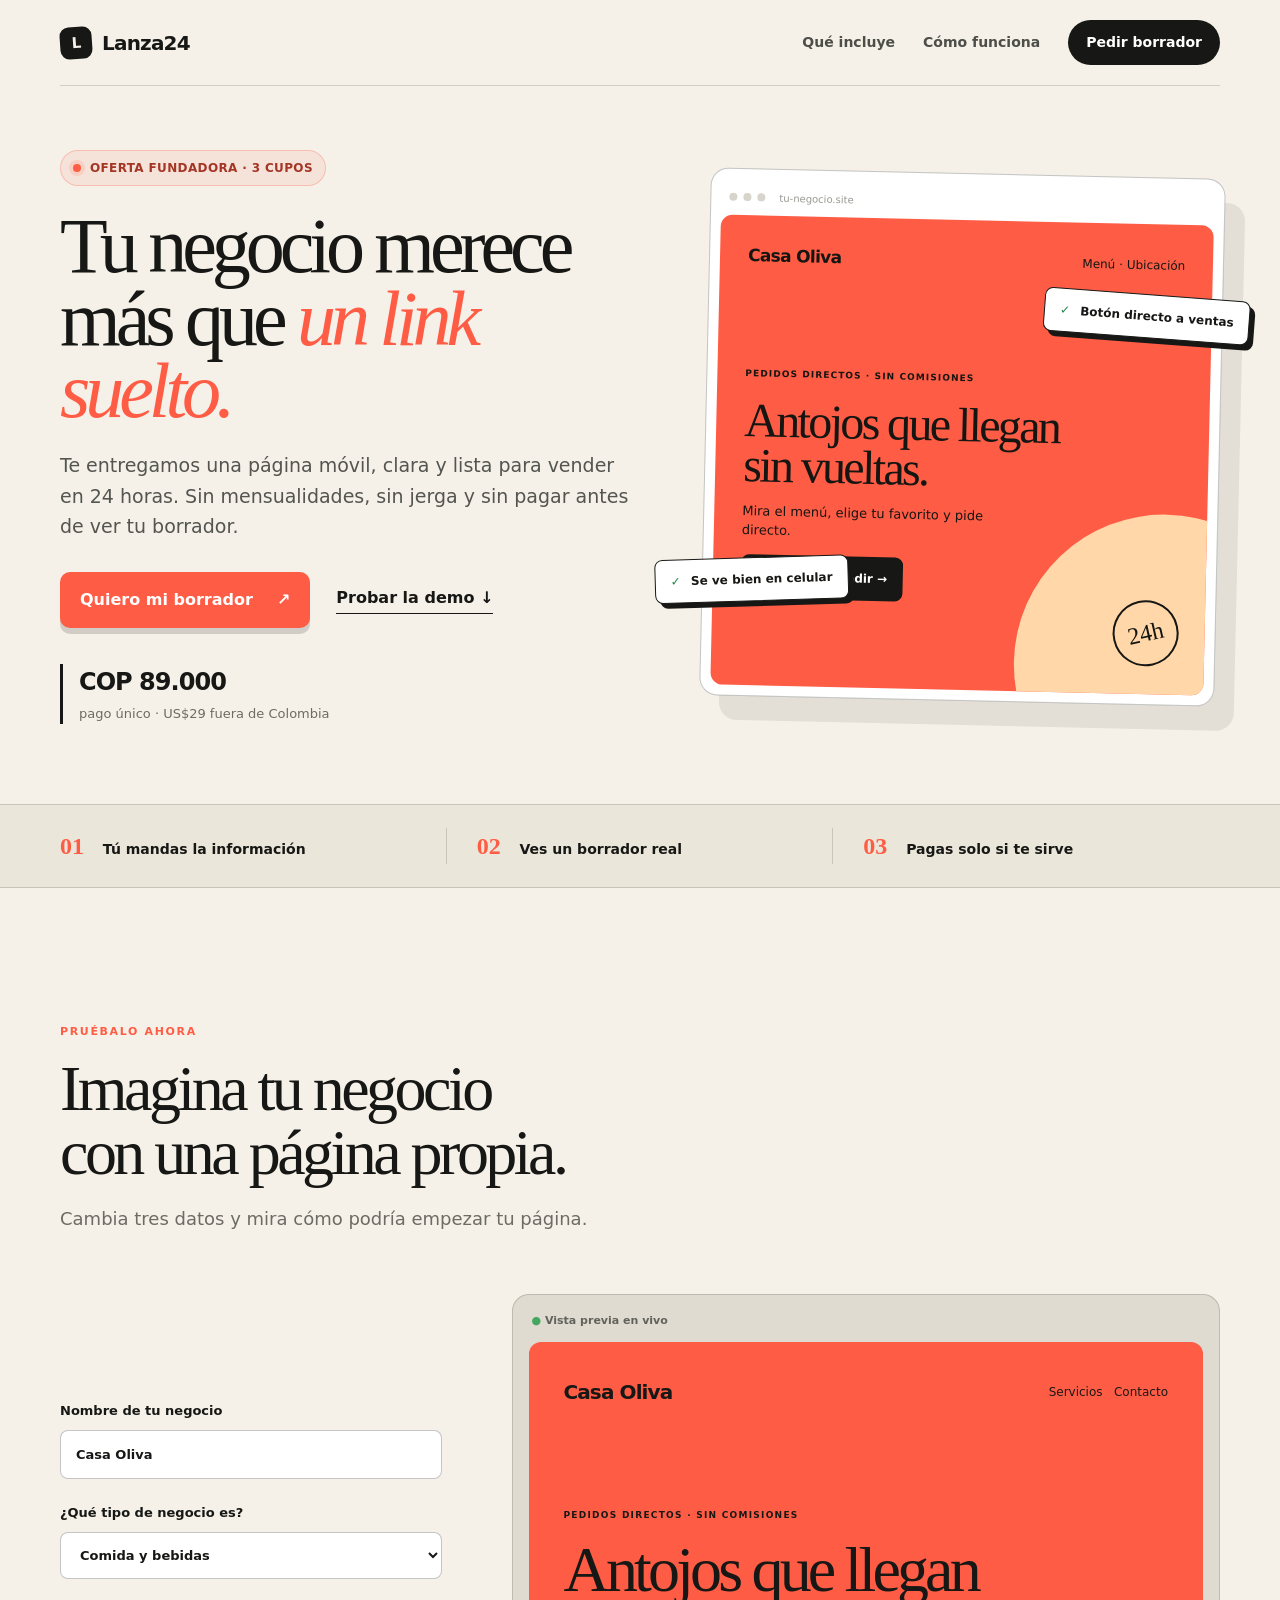
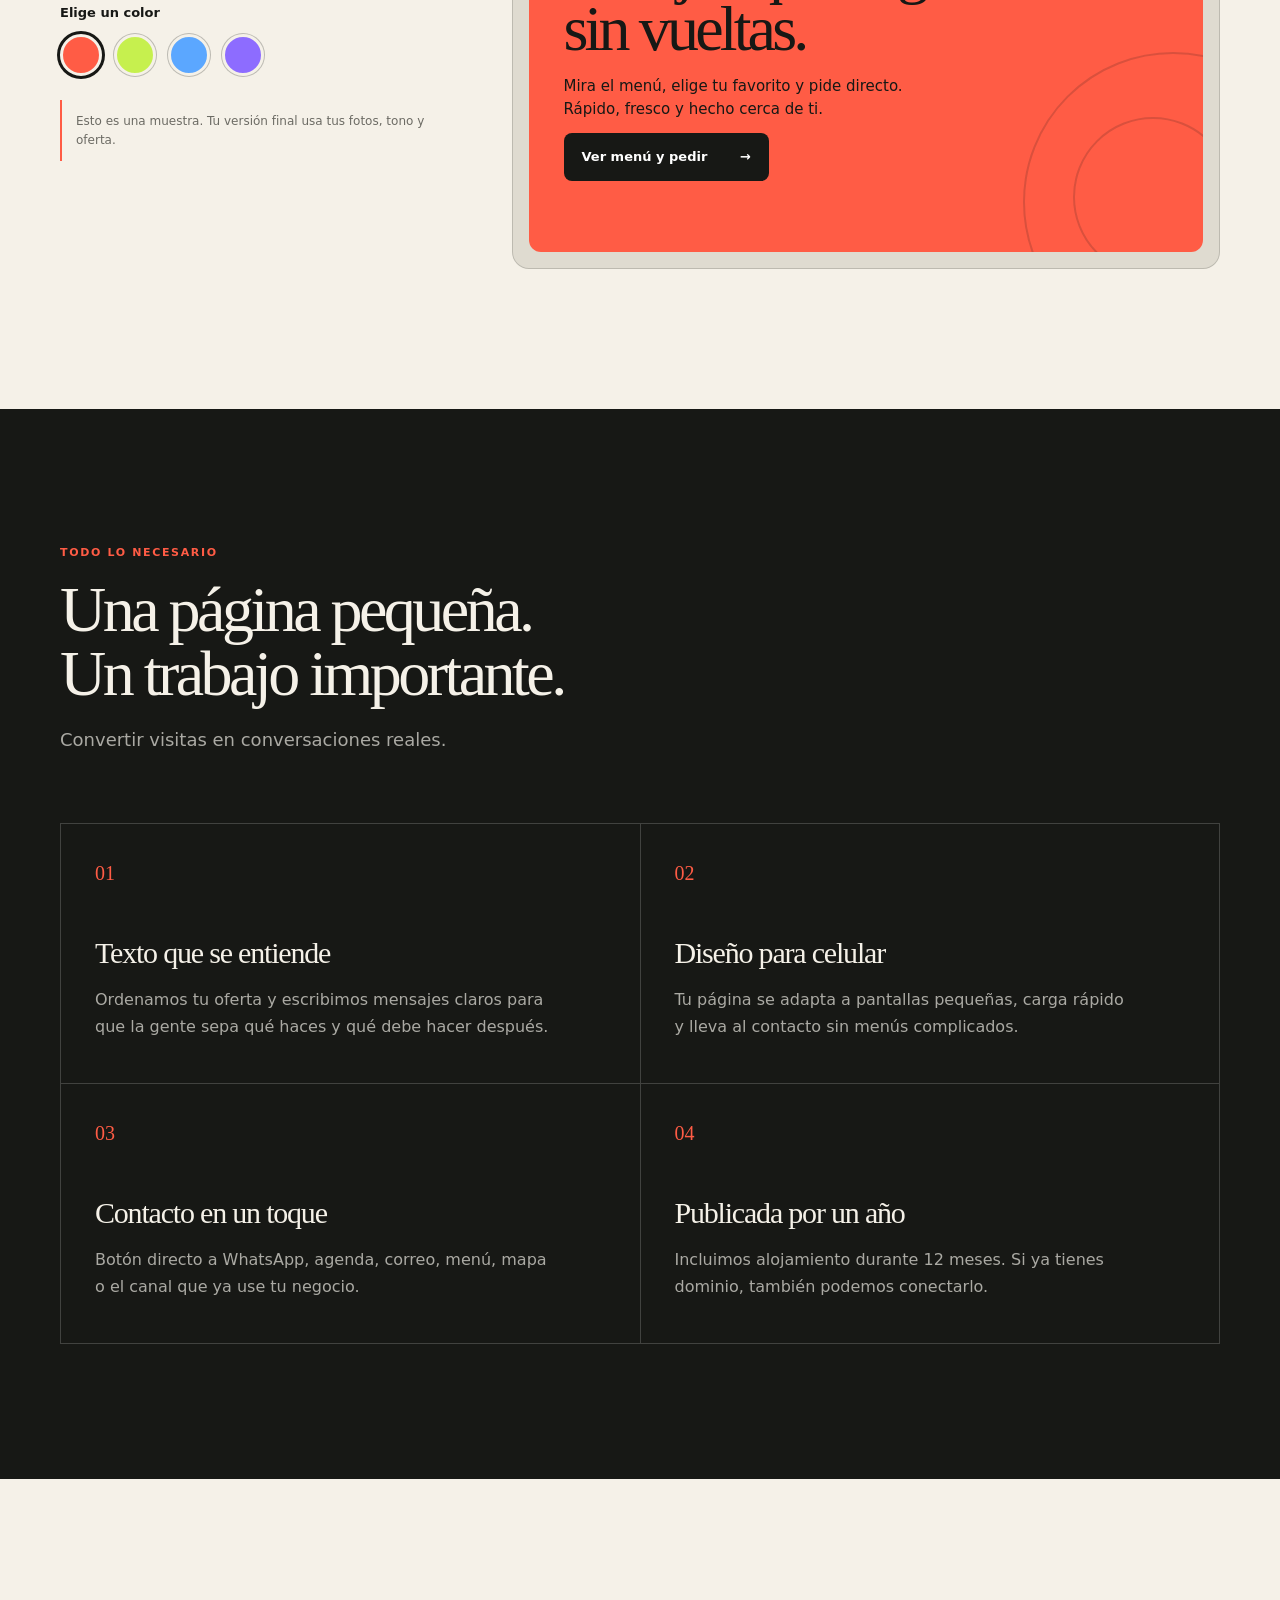
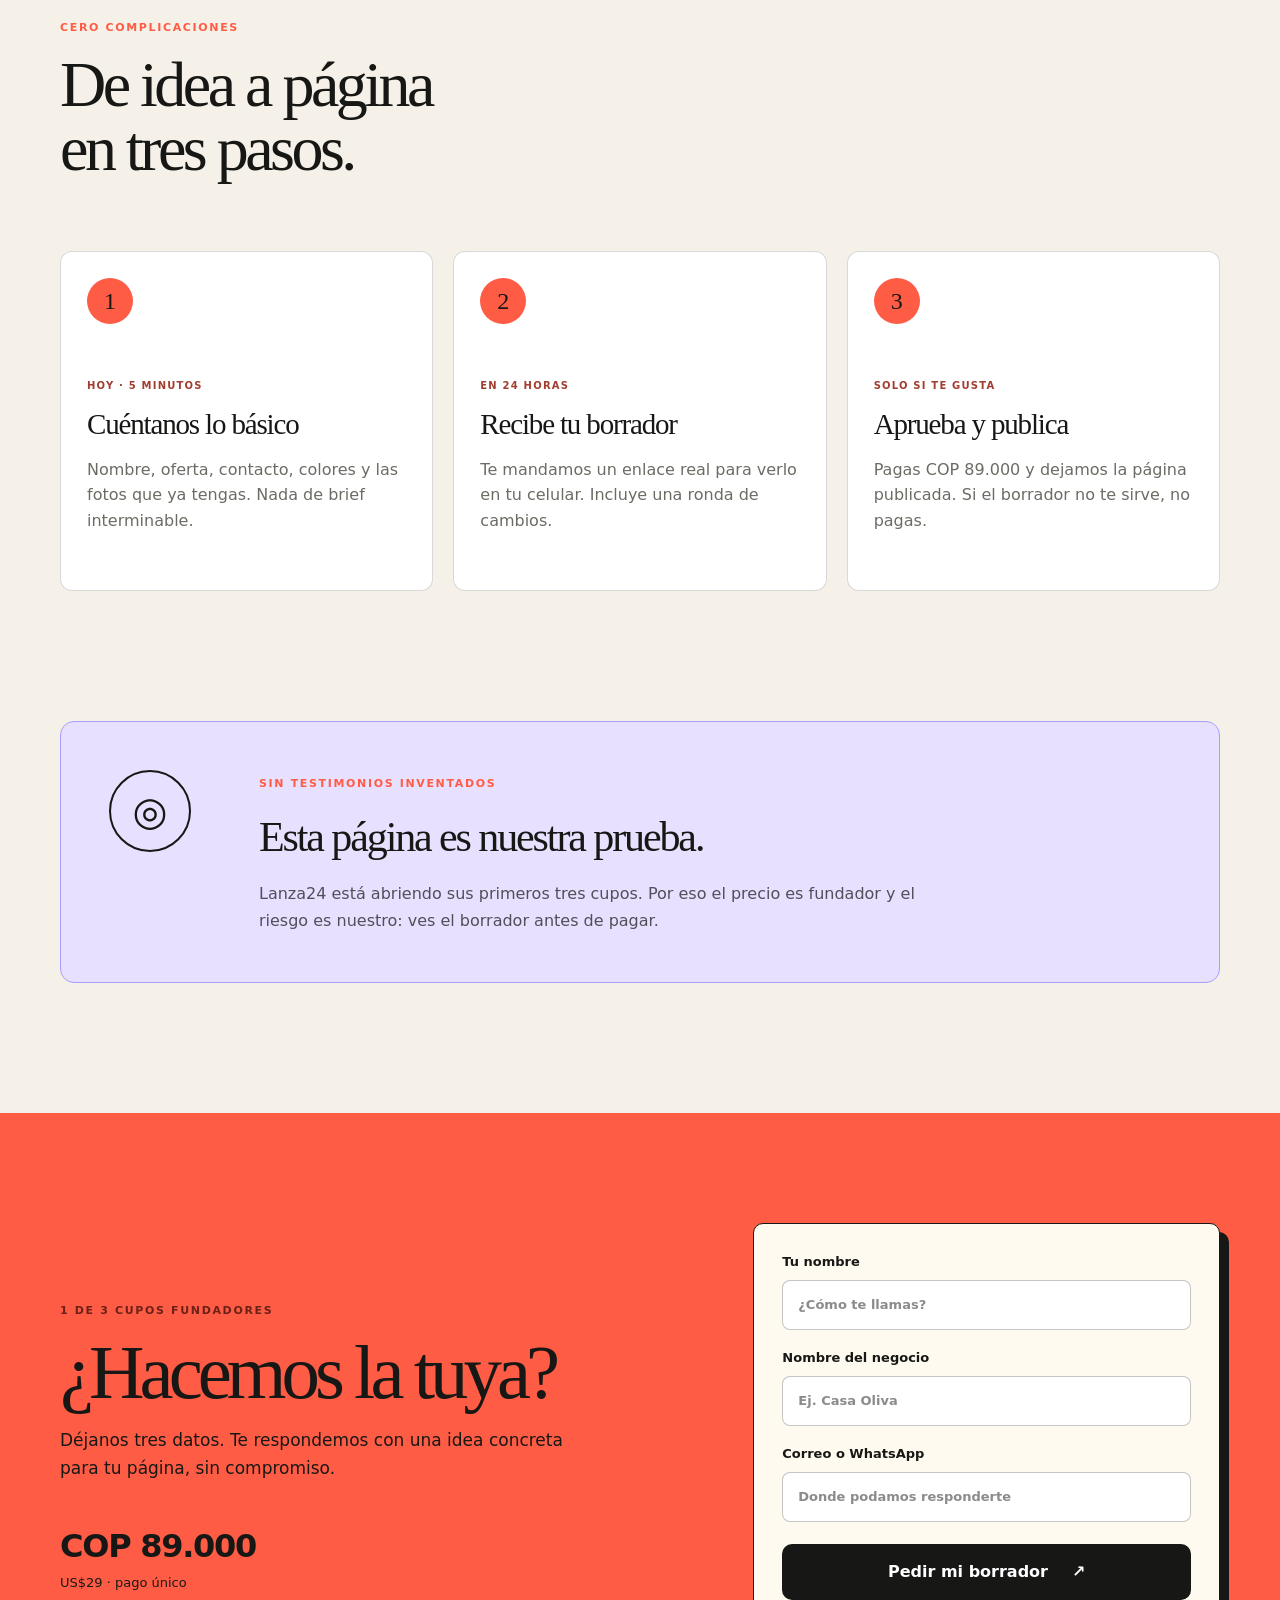
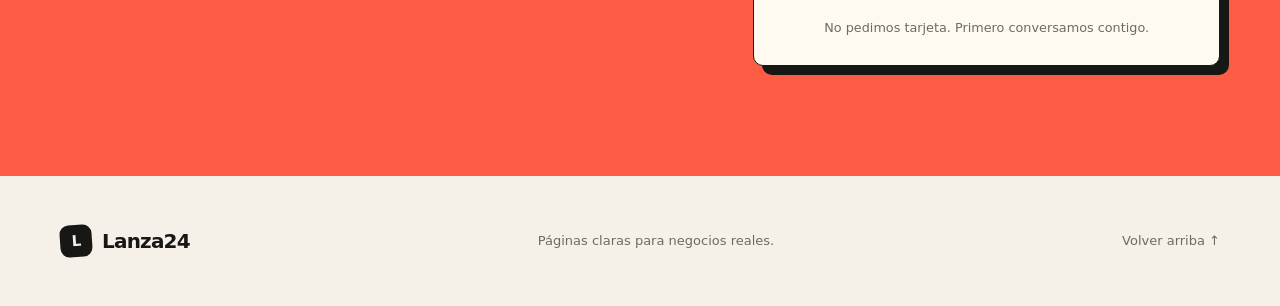
==== index.html @ 24fdb329 "Publish Lanza24" ====
<!DOCTYPE html><html lang="es"><head><meta charSet="utf-8"/><meta name="viewport" content="width=device-width, initial-scale=1"/><link rel="stylesheet" href="/_next/static/chunks/16846c3.7qp08.css" data-precedence="next"/><link rel="preload" as="script" fetchPriority="low" href="/_next/static/chunks/0-t57aycj0uqz.js"/><script src="/_next/static/chunks/0jhhy4hnl.00e.js" async=""></script><script src="/_next/static/chunks/10mplx1qo1yfm.js" async=""></script><script src="/_next/static/chunks/turbopack-0hal_d3g2z985.js" async=""></script><script src="/_next/static/chunks/0os4r2b_q-rny.js" async=""></script><script src="/_next/static/chunks/0z~--7njezbd1.js" async=""></script><title>Lanza24 — Tu página de ventas en 24 horas</title><meta name="description" content="Páginas móviles claras para negocios locales. Borrador en 24 horas y pago solo si te sirve."/><script src="/_next/static/chunks/03~yq9q893hmn.js" noModule=""></script></head><body><div hidden=""><!--$--><!--/$--></div><main><nav class="nav shell" aria-label="Navegación principal"><a class="brand" href="#inicio" aria-label="Lanza24, inicio"><span class="brand-mark">L</span><span>Lanza24</span></a><div class="nav-links"><a href="#incluye">Qué incluye</a><a href="#como-funciona">Cómo funciona</a><a class="nav-cta" href="#reservar">Pedir borrador</a></div></nav><section class="hero shell" id="inicio"><div class="hero-copy"><div class="status-pill"><span></span> Oferta fundadora · 3 cupos</div><h1>Tu negocio merece más que <em>un link suelto.</em></h1><p class="hero-lede">Te entregamos una página móvil, clara y lista para vender en 24 horas. Sin mensualidades, sin jerga y sin pagar antes de ver tu borrador.</p><div class="hero-actions"><a class="button button-primary" href="#reservar">Quiero mi borrador <span>↗</span></a><a class="text-link" href="#demo">Probar la demo ↓</a></div><div class="price-line"><strong>COP 89.000</strong><span>pago único · US$29 fuera de Colombia</span></div></div><div class="hero-card" aria-label="Vista previa de una página creada por Lanza24"><div class="browser-top"><i></i><i></i><i></i><span>tu-negocio.site</span></div><div class="mini-site coral"><div class="mini-nav"><strong>Casa Oliva</strong><span>Menú · Ubicación</span></div><div class="mini-content"><small>PEDIDOS DIRECTOS · SIN COMISIONES</small><h2>Antojos que llegan sin vueltas.</h2><p>Mira el menú, elige tu favorito y pide directo.</p><button>Ver menú y pedir →</button></div><div class="mini-stamp">24h</div></div><div class="floating-note note-one"><b>✓</b> Se ve bien en celular</div><div class="floating-note note-two"><b>✓</b> Botón directo a ventas</div></div></section><section class="proof-strip"><div class="shell proof-grid"><p><b>01</b> Tú mandas la información</p><p><b>02</b> Ves un borrador real</p><p><b>03</b> Pagas solo si te sirve</p></div></section><section class="demo shell" id="demo"><div class="section-heading"><span class="kicker">PRUÉBALO AHORA</span><h2>Imagina tu negocio<br/>con una página propia.</h2><p>Cambia tres datos y mira cómo podría empezar tu página.</p></div><div class="demo-grid"><form class="demo-controls"><label>Nombre de tu negocio<input placeholder="Ej. Casa Oliva" value="Casa Oliva"/></label><label>¿Qué tipo de negocio es?<select><option value="comida" selected="">Comida y bebidas</option><option value="belleza">Belleza y bienestar</option><option value="profesional">Servicios profesionales</option><option value="clases">Clases y formación</option><option value="mascotas">Veterinaria y mascotas</option></select></label><fieldset><legend>Elige un color</legend><div class="swatches"><button type="button" class="swatch coral active" aria-label="Usar color Coral" aria-pressed="true"></button><button type="button" class="swatch lime " aria-label="Usar color Lima" aria-pressed="false"></button><button type="button" class="swatch blue " aria-label="Usar color Azul" aria-pressed="false"></button><button type="button" class="swatch violet " aria-label="Usar color Violeta" aria-pressed="false"></button></div></fieldset><p class="demo-hint">Esto es una muestra. Tu versión final usa tus fotos, tono y oferta.</p></form><div class="live-preview-wrap"><div class="live-label"><span>●</span> Vista previa en vivo</div><div class="live-preview coral"><div class="live-nav"><strong>Casa Oliva</strong><span>Servicios   Contacto</span></div><div class="live-body"><small>Pedidos directos · sin comisiones</small><h3>Antojos que llegan sin vueltas.</h3><p>Mira el menú, elige tu favorito y pide directo. Rápido, fresco y hecho cerca de ti.</p><button>Ver menú y pedir<!-- --> <span>→</span></button></div><div class="live-shape shape-one"></div><div class="live-shape shape-two"></div></div></div></div></section><section class="included" id="incluye"><div class="shell included-inner"><div class="section-heading light"><span class="kicker">TODO LO NECESARIO</span><h2>Una página pequeña.<br/>Un trabajo importante.</h2><p>Convertir visitas en conversaciones reales.</p></div><div class="feature-grid"><article><span>01</span><h3>Texto que se entiende</h3><p>Ordenamos tu oferta y escribimos mensajes claros para que la gente sepa qué haces y qué debe hacer después.</p></article><article><span>02</span><h3>Diseño para celular</h3><p>Tu página se adapta a pantallas pequeñas, carga rápido y lleva al contacto sin menús complicados.</p></article><article><span>03</span><h3>Contacto en un toque</h3><p>Botón directo a WhatsApp, agenda, correo, menú, mapa o el canal que ya use tu negocio.</p></article><article><span>04</span><h3>Publicada por un año</h3><p>Incluimos alojamiento durante 12 meses. Si ya tienes dominio, también podemos conectarlo.</p></article></div></div></section><section class="process shell" id="como-funciona"><div class="section-heading compact"><span class="kicker">CERO COMPLICACIONES</span><h2>De idea a página<br/>en tres pasos.</h2></div><div class="steps"><article><div>1</div><span>HOY · 5 MINUTOS</span><h3>Cuéntanos lo básico</h3><p>Nombre, oferta, contacto, colores y las fotos que ya tengas. Nada de brief interminable.</p></article><article><div>2</div><span>EN 24 HORAS</span><h3>Recibe tu borrador</h3><p>Te mandamos un enlace real para verlo en tu celular. Incluye una ronda de cambios.</p></article><article><div>3</div><span>SOLO SI TE GUSTA</span><h3>Aprueba y publica</h3><p>Pagas COP 89.000 y dejamos la página publicada. Si el borrador no te sirve, no pagas.</p></article></div></section><section class="honesty shell"><div class="honesty-card"><span class="honesty-icon">◎</span><div><span class="kicker">SIN TESTIMONIOS INVENTADOS</span><h2>Esta página es nuestra prueba.</h2><p>Lanza24 está abriendo sus primeros tres cupos. Por eso el precio es fundador y el riesgo es nuestro: ves el borrador antes de pagar.</p></div></div></section><section class="reserve" id="reservar"><div class="shell reserve-grid"><div><span class="kicker">1 DE 3 CUPOS FUNDADORES</span><h2>¿Hacemos la tuya?</h2><p>Déjanos tres datos. Te respondemos con una idea concreta para tu página, sin compromiso.</p><div class="reserve-price"><strong>COP 89.000</strong><span>US$29 · pago único</span></div></div><form class="request-form"><label>Tu nombre<input required="" placeholder="¿Cómo te llamas?" name="name"/></label><label>Nombre del negocio<input required="" placeholder="Ej. Casa Oliva" name="business"/></label><label>Correo o WhatsApp<input required="" placeholder="Donde podamos responderte" name="contact"/></label><button class="button button-dark" type="submit">Pedir mi borrador <span>↗</span></button><small>No pedimos tarjeta. Primero conversamos contigo.</small></form></div></section><footer class="footer shell"><a class="brand" href="#inicio"><span class="brand-mark">L</span><span>Lanza24</span></a><p>Páginas claras para negocios reales.</p><a href="#inicio">Volver arriba ↑</a></footer></main><!--$--><!--/$--><script src="/_next/static/chunks/0-t57aycj0uqz.js" id="_R_" async=""></script><script>(self.__next_f=self.__next_f||[]).push([0])</script><script>self.__next_f.push([1,"1:\"$Sreact.fragment\"\n2:I[28270,[\"/_next/static/chunks/0os4r2b_q-rny.js\"],\"default\"]\n3:I[7640,[\"/_next/static/chunks/0os4r2b_q-rny.js\"],\"default\"]\n4:I[22789,[\"/_next/static/chunks/0os4r2b_q-rny.js\"],\"ClientPageRoot\"]\n5:I[31713,[\"/_next/static/chunks/0os4r2b_q-rny.js\",\"/_next/static/chunks/0z~--7njezbd1.js\"],\"default\"]\n8:I[84080,[\"/_next/static/chunks/0os4r2b_q-rny.js\"],\"OutletBoundary\"]\n9:\"$Sreact.suspense\"\nb:I[84080,[\"/_next/static/chunks/0os4r2b_q-rny.js\"],\"ViewportBoundary\"]\nd:I[84080,[\"/_next/static/chunks/0os4r2b_q-rny.js\"],\"MetadataBoundary\"]\nf:I[48574,[\"/_next/static/chunks/0os4r2b_q-rny.js\"],\"default\",1]\n:HL[\"/_next/static/chunks/16846c3.7qp08.css\",\"style\"]\n"])</script><script>self.__next_f.push([1,"0:{\"P\":null,\"c\":[\"\",\"\"],\"q\":\"\",\"i\":false,\"f\":[[[\"\",{\"children\":[\"__PAGE__\",{}]},\"$undefined\",\"$undefined\",16],[[\"$\",\"$1\",\"c\",{\"children\":[[[\"$\",\"link\",\"0\",{\"rel\":\"stylesheet\",\"href\":\"/_next/static/chunks/16846c3.7qp08.css\",\"precedence\":\"next\",\"crossOrigin\":\"$undefined\",\"nonce\":\"$undefined\"}],[\"$\",\"script\",\"script-0\",{\"src\":\"/_next/static/chunks/0os4r2b_q-rny.js\",\"async\":true,\"nonce\":\"$undefined\"}]],[\"$\",\"html\",null,{\"lang\":\"es\",\"children\":[\"$\",\"body\",null,{\"children\":[\"$\",\"$L2\",null,{\"parallelRouterKey\":\"children\",\"error\":\"$undefined\",\"errorStyles\":\"$undefined\",\"errorScripts\":\"$undefined\",\"template\":[\"$\",\"$L3\",null,{}],\"templateStyles\":\"$undefined\",\"templateScripts\":\"$undefined\",\"notFound\":[[[\"$\",\"title\",null,{\"children\":\"404: This page could not be found.\"}],[\"$\",\"div\",null,{\"style\":{\"fontFamily\":\"system-ui,\\\"Segoe UI\\\",Roboto,Helvetica,Arial,sans-serif,\\\"Apple Color Emoji\\\",\\\"Segoe UI Emoji\\\"\",\"height\":\"100vh\",\"textAlign\":\"center\",\"display\":\"flex\",\"flexDirection\":\"column\",\"alignItems\":\"center\",\"justifyContent\":\"center\"},\"children\":[\"$\",\"div\",null,{\"children\":[[\"$\",\"style\",null,{\"dangerouslySetInnerHTML\":{\"__html\":\"body{color:#000;background:#fff;margin:0}.next-error-h1{border-right:1px solid rgba(0,0,0,.3)}@media (prefers-color-scheme:dark){body{color:#fff;background:#000}.next-error-h1{border-right:1px solid rgba(255,255,255,.3)}}\"}}],[\"$\",\"h1\",null,{\"className\":\"next-error-h1\",\"style\":{\"display\":\"inline-block\",\"margin\":\"0 20px 0 0\",\"padding\":\"0 23px 0 0\",\"fontSize\":24,\"fontWeight\":500,\"verticalAlign\":\"top\",\"lineHeight\":\"49px\"},\"children\":404}],[\"$\",\"div\",null,{\"style\":{\"display\":\"inline-block\"},\"children\":[\"$\",\"h2\",null,{\"style\":{\"fontSize\":14,\"fontWeight\":400,\"lineHeight\":\"49px\",\"margin\":0},\"children\":\"This page could not be found.\"}]}]]}]}]],[]],\"forbidden\":\"$undefined\",\"unauthorized\":\"$undefined\"}]}]}]]}],{\"children\":[[\"$\",\"$1\",\"c\",{\"children\":[[\"$\",\"$L4\",null,{\"Component\":\"$5\",\"serverProvidedParams\":{\"searchParams\":{},\"params\":{},\"promises\":[\"$@6\",\"$@7\"]}}],[[\"$\",\"script\",\"script-0\",{\"src\":\"/_next/static/chunks/0z~--7njezbd1.js\",\"async\":true,\"nonce\":\"$undefined\"}]],[\"$\",\"$L8\",null,{\"children\":[\"$\",\"$9\",null,{\"name\":\"Next.MetadataOutlet\",\"children\":\"$@a\"}]}]]}],{},null,false,null]},null,false,null],[\"$\",\"$1\",\"h\",{\"children\":[null,[\"$\",\"$Lb\",null,{\"children\":\"$Lc\"}],[\"$\",\"div\",null,{\"hidden\":true,\"children\":[\"$\",\"$Ld\",null,{\"children\":[\"$\",\"$9\",null,{\"name\":\"Next.Metadata\",\"children\":\"$Le\"}]}]}],null]}],false]],\"m\":\"$undefined\",\"G\":[\"$f\",[[\"$\",\"link\",\"0\",{\"rel\":\"stylesheet\",\"href\":\"/_next/static/chunks/16846c3.7qp08.css\",\"precedence\":\"next\",\"crossOrigin\":\"$undefined\",\"nonce\":\"$undefined\"}]]],\"S\":true,\"h\":null,\"s\":\"$undefined\",\"l\":\"$undefined\",\"p\":\"$undefined\",\"d\":\"$undefined\",\"b\":\"kioeOLK7Mrl7jbpJpmvce\"}\n"])</script><script>self.__next_f.push([1,"6:{}\n7:\"$0:f:0:1:1:children:0:props:children:0:props:serverProvidedParams:params\"\n"])</script><script>self.__next_f.push([1,"c:[[\"$\",\"meta\",\"0\",{\"charSet\":\"utf-8\"}],[\"$\",\"meta\",\"1\",{\"name\":\"viewport\",\"content\":\"width=device-width, initial-scale=1\"}]]\n"])</script><script>self.__next_f.push([1,"a:null\ne:[[\"$\",\"title\",\"0\",{\"children\":\"Lanza24 — Tu página de ventas en 24 horas\"}],[\"$\",\"meta\",\"1\",{\"name\":\"description\",\"content\":\"Páginas móviles claras para negocios locales. Borrador en 24 horas y pago solo si te sirve.\"}]]\n"])</script></body></html>
---- _next/static/chunks/16846c3.7qp08.css ----
@layer theme{:root,:host{--font-sans:ui-sans-serif, system-ui, sans-serif, "Apple Color Emoji", "Segoe UI Emoji", "Segoe UI Symbol", "Noto Color Emoji";--font-mono:ui-monospace, SFMono-Regular, Menlo, Monaco, Consolas, "Liberation Mono", "Courier New", monospace;--spacing:.25rem;--default-font-family:var(--font-sans);--default-mono-font-family:var(--font-mono)}}@layer base{*,:after,:before,::backdrop{box-sizing:border-box;border:0 solid;margin:0;padding:0}::file-selector-button{box-sizing:border-box;border:0 solid;margin:0;padding:0}html,:host{-webkit-text-size-adjust:100%;tab-size:4;line-height:1.5;font-family:var(--default-font-family,ui-sans-serif, system-ui, sans-serif, "Apple Color Emoji", "Segoe UI Emoji", "Segoe UI Symbol", "Noto Color Emoji");font-feature-settings:var(--default-font-feature-settings,normal);font-variation-settings:var(--default-font-variation-settings,normal);-webkit-tap-highlight-color:transparent}hr{height:0;color:inherit;border-top-width:1px}abbr:where([title]){-webkit-text-decoration:underline dotted;text-decoration:underline dotted}h1,h2,h3,h4,h5,h6{font-size:inherit;font-weight:inherit}a{color:inherit;-webkit-text-decoration:inherit;-webkit-text-decoration:inherit;-webkit-text-decoration:inherit;-webkit-text-decoration:inherit;text-decoration:inherit}b,strong{font-weight:bolder}code,kbd,samp,pre{font-family:var(--default-mono-font-family,ui-monospace, SFMono-Regular, Menlo, Monaco, Consolas, "Liberation Mono", "Courier New", monospace);font-feature-settings:var(--default-mono-font-feature-settings,normal);font-variation-settings:var(--default-mono-font-variation-settings,normal);font-size:1em}small{font-size:80%}sub,sup{vertical-align:baseline;font-size:75%;line-height:0;position:relative}sub{bottom:-.25em}sup{top:-.5em}table{text-indent:0;border-color:inherit;border-collapse:collapse}:-moz-focusring{outline:auto}progress{vertical-align:baseline}summary{display:list-item}ol,ul,menu{list-style:none}img,svg,video,canvas,audio,iframe,embed,object{vertical-align:middle;display:block}img,video{max-width:100%;height:auto}button,input,select,optgroup,textarea{font:inherit;font-feature-settings:inherit;font-variation-settings:inherit;letter-spacing:inherit;color:inherit;opacity:1;background-color:#0000;border-radius:0}::file-selector-button{font:inherit;font-feature-settings:inherit;font-variation-settings:inherit;letter-spacing:inherit;color:inherit;opacity:1;background-color:#0000;border-radius:0}:where(select:is([multiple],[size])) optgroup{font-weight:bolder}:where(select:is([multiple],[size])) optgroup option{padding-inline-start:20px}::file-selector-button{margin-inline-end:4px}::placeholder{opacity:1}@supports (not ((-webkit-appearance:-apple-pay-button))) or (contain-intrinsic-size:1px){::placeholder{color:currentColor}@supports (color:color-mix(in lab, red, red)){::placeholder{color:color-mix(in oklab, currentcolor 50%, transparent)}}}textarea{resize:vertical}::-webkit-search-decoration{-webkit-appearance:none}::-webkit-date-and-time-value{min-height:1lh;text-align:inherit}::-webkit-datetime-edit{display:inline-flex}::-webkit-datetime-edit-fields-wrapper{padding:0}::-webkit-datetime-edit{padding-block:0}::-webkit-datetime-edit-year-field{padding-block:0}::-webkit-datetime-edit-month-field{padding-block:0}::-webkit-datetime-edit-day-field{padding-block:0}::-webkit-datetime-edit-hour-field{padding-block:0}::-webkit-datetime-edit-minute-field{padding-block:0}::-webkit-datetime-edit-second-field{padding-block:0}::-webkit-datetime-edit-millisecond-field{padding-block:0}::-webkit-datetime-edit-meridiem-field{padding-block:0}::-webkit-calendar-picker-indicator{line-height:1}:-moz-ui-invalid{box-shadow:none}button,input:where([type=button],[type=reset],[type=submit]){appearance:button}::file-selector-button{appearance:button}::-webkit-inner-spin-button{height:auto}::-webkit-outer-spin-button{height:auto}[hidden]:where(:not([hidden=until-found])){display:none!important}}@layer components;@layer utilities{.relative{position:relative}.static{position:static}.start{inset-inline-start:var(--spacing)}.table{display:table}}:root{--ink:#171815;--paper:#f5f1e8;--cream:#fffaf0;--coral:#ff5c45;--lime:#c6f04e;--blue:#5ba7ff;--violet:#8d6cff;--muted:#6c6b64;--line:#17181529}*{box-sizing:border-box}html{scroll-behavior:smooth}body{background:var(--paper);color:var(--ink);-webkit-font-smoothing:antialiased;margin:0;font-family:Inter,ui-sans-serif,system-ui,-apple-system,BlinkMacSystemFont,Segoe UI,sans-serif}a{color:inherit;text-decoration:none}button,input,select{font:inherit}button{color:inherit}.shell{width:min(1160px,100% - 40px);margin:0 auto}.nav{border-bottom:1px solid var(--line);justify-content:space-between;align-items:center;height:86px;display:flex}.brand{letter-spacing:-.04em;align-items:center;gap:10px;font-size:20px;font-weight:850;display:inline-flex}.brand-mark{background:var(--ink);width:32px;height:32px;color:var(--paper);border-radius:9px;place-items:center;font-size:15px;display:grid;transform:rotate(-4deg)}.nav-links{align-items:center;gap:28px;font-size:14px;font-weight:650;display:flex}.nav-links>a:not(.nav-cta){color:#4d4e49}.nav-links>a:hover{color:var(--coral)}.nav-cta{background:var(--ink);color:#fff;border-radius:999px;padding:12px 18px}.hero{grid-template-columns:1fr .9fr;align-items:center;gap:72px;min-height:685px;padding-top:64px;padding-bottom:80px;display:grid}.status-pill{color:#a53626;letter-spacing:.03em;text-transform:uppercase;background:#ff5c4517;border:1px solid #ff5c4547;border-radius:99px;align-items:center;gap:9px;padding:8px 12px;font-size:12px;font-weight:800;display:inline-flex}.status-pill span{background:var(--coral);border-radius:50%;width:8px;height:8px;box-shadow:0 0 0 4px #ff5c4526}.hero h1{letter-spacing:-.065em;max-width:700px;margin:24px 0 22px;font-family:Georgia,Times New Roman,serif;font-size:clamp(54px,6.1vw,86px);font-weight:500;line-height:.93}.hero h1 em{color:var(--coral);font-weight:inherit}.hero-lede{color:#545550;max-width:610px;font-size:19px;line-height:1.62}.hero-actions{align-items:center;gap:26px;margin-top:30px;display:flex}.button{cursor:pointer;border:0;border-radius:10px;justify-content:center;align-items:center;gap:24px;padding:16px 20px;font-weight:800;transition:transform .18s,box-shadow .18s;display:inline-flex;box-shadow:0 6px #17181529}.button:hover{transform:translateY(-2px);box-shadow:0 8px #1718152e}.button-primary{background:var(--coral);color:#fff}.text-link{border-bottom:1px solid var(--ink);padding-bottom:3px;font-weight:750}.price-line{border-left:3px solid var(--ink);flex-direction:column;gap:4px;margin-top:36px;padding-left:16px;display:flex}.price-line strong{letter-spacing:-.04em;font-size:24px}.price-line span{color:var(--muted);font-size:13px}.hero-card{background:#fff;border:1px solid #17181540;border-radius:18px;padding:10px;position:relative;transform:rotate(1.3deg);box-shadow:20px 24px #17181514}.browser-top{align-items:center;gap:6px;height:36px;padding:0 8px;display:flex}.browser-top i{background:#d7d4cc;border-radius:50%;width:8px;height:8px}.browser-top span{color:#9a9891;margin-left:8px;font-size:10px}.mini-site{background:var(--coral);color:#151512;border-radius:12px;min-height:470px;padding:28px;position:relative;overflow:hidden}.mini-site:after{content:"";background:#ffd7a8;border-radius:50%;width:300px;height:300px;position:absolute;bottom:-120px;right:-110px}.mini-nav{justify-content:space-between;align-items:center;font-size:12px;display:flex}.mini-nav strong{letter-spacing:-.04em;font-size:17px}.mini-content{z-index:1;max-width:340px;margin-top:90px;position:relative}.mini-content small{letter-spacing:.12em;font-size:9px;font-weight:900}.mini-content h2{letter-spacing:-.055em;margin:14px 0;font-family:Georgia,serif;font-size:48px;font-weight:500;line-height:.94}.mini-content p{max-width:250px;font-size:13px;line-height:1.5}.mini-content button{background:var(--ink);color:#fff;border:0;border-radius:8px;margin-top:14px;padding:13px 16px;font-size:12px;font-weight:750}.mini-stamp{z-index:2;border:2px solid var(--ink);border-radius:50%;place-items:center;width:66px;height:66px;font-family:Georgia,serif;font-size:24px;display:grid;position:absolute;bottom:28px;right:26px;transform:rotate(-14deg)}.floating-note{z-index:4;border:1px solid var(--ink);box-shadow:5px 5px 0 var(--ink);background:#fff;border-radius:8px;padding:12px 15px;font-size:12px;font-weight:750;position:absolute;transform:rotate(-3deg)}.floating-note b{color:#278647;margin-right:6px}.note-one{bottom:94px;left:-48px}.note-two{top:116px;right:-28px;transform:rotate(3deg)}.proof-strip{border-top:1px solid var(--line);border-bottom:1px solid var(--line);background:#ebe6da}.proof-grid{grid-template-columns:repeat(3,1fr);align-items:center;min-height:82px;display:grid}.proof-grid p{border-right:1px solid var(--line);margin:0;padding:0 30px;font-size:14px;font-weight:720}.proof-grid p:first-child{padding-left:0}.proof-grid p:last-child{border:0}.proof-grid b{color:var(--coral);margin-right:14px;font-family:Georgia,serif;font-size:24px}.demo{padding-top:130px;padding-bottom:140px}.section-heading{max-width:670px}.section-heading h2{letter-spacing:-.055em;margin:15px 0 20px;font-family:Georgia,serif;font-size:clamp(45px,5vw,68px);font-weight:500;line-height:1}.section-heading>p{color:var(--muted);font-size:18px}.kicker{letter-spacing:.15em;color:var(--coral);font-size:11px;font-weight:900}.demo-grid{grid-template-columns:.7fr 1.3fr;align-items:center;gap:70px;margin-top:62px;display:grid}.demo-controls{flex-direction:column;gap:24px;display:flex}.demo-controls label,.request-form label{flex-direction:column;gap:9px;font-size:13px;font-weight:800;display:flex}.demo-controls input,.demo-controls select,.request-form input{background:#fff;border:1px solid #17181540;border-radius:8px;outline:none;width:100%;padding:14px 15px}.demo-controls input:focus,.demo-controls select:focus,.request-form input:focus{border-color:var(--coral);box-shadow:0 0 0 3px #ff5c451f}.demo-controls fieldset{border:0;margin:0;padding:0}.demo-controls legend{margin-bottom:12px;font-size:13px;font-weight:800}.swatches{gap:12px;display:flex}.swatch{border:3px solid var(--paper);cursor:pointer;border-radius:50%;width:42px;height:42px;box-shadow:0 0 0 1px #17181540}.swatch.active{box-shadow:0 0 0 3px var(--ink)}.swatch.coral{background:var(--coral)}.swatch.lime{background:var(--lime)}.swatch.blue{background:var(--blue)}.swatch.violet{background:var(--violet)}.demo-hint{color:var(--muted);border-left:2px solid var(--coral);padding:12px 14px;font-size:12px;line-height:1.55}.live-preview-wrap{background:#dfdbd0;border:1px solid #1718152b;border-radius:17px;padding:16px}.live-label{color:#62625d;padding:2px 3px 13px;font-size:11px;font-weight:800}.live-label span{color:#42a75f}.live-preview{background:var(--coral);border-radius:12px;min-height:510px;padding:35px;transition:background .25s;position:relative;overflow:hidden}.live-preview.lime{background:var(--lime)}.live-preview.blue{background:var(--blue)}.live-preview.violet{background:var(--violet)}.live-nav{z-index:2;justify-content:space-between;align-items:center;font-size:12px;display:flex;position:relative}.live-nav strong{letter-spacing:-.045em;font-size:20px}.live-body{z-index:2;max-width:470px;margin-top:94px;position:relative}.live-body small{letter-spacing:.14em;text-transform:uppercase;font-size:9px;font-weight:900}.live-body h3{letter-spacing:-.06em;margin:16px 0;font-family:Georgia,serif;font-size:clamp(48px,5vw,66px);font-weight:500;line-height:.92}.live-body p{max-width:390px;font-size:15px;line-height:1.55}.live-body button{background:var(--ink);color:#fff;border:0;border-radius:8px;margin-top:12px;padding:14px 18px;font-size:13px;font-weight:800}.live-body button span{margin-left:28px}.live-shape{border:2px solid var(--ink);opacity:.16;border-radius:50%;position:absolute}.shape-one{width:300px;height:300px;bottom:-100px;right:-120px}.shape-two{width:160px;height:160px;bottom:-25px;right:-30px}.included{background:var(--ink);color:var(--paper)}.included-inner{padding-top:130px;padding-bottom:135px}.section-heading.light p{color:#aaa9a3}.feature-grid{border-top:1px solid #ffffff2e;border-left:1px solid #ffffff2e;grid-template-columns:repeat(2,1fr);margin-top:70px;display:grid}.feature-grid article{border-bottom:1px solid #ffffff2e;border-right:1px solid #ffffff2e;min-height:260px;padding:34px}.feature-grid article>span{color:var(--coral);font-family:Georgia,serif;font-size:20px}.feature-grid h3{letter-spacing:-.04em;margin:42px 0 12px;font-family:Georgia,serif;font-size:30px;font-weight:500}.feature-grid p{color:#aaa9a3;max-width:460px;margin:0;line-height:1.65}.process{padding-top:135px;padding-bottom:130px}.section-heading.compact{max-width:560px}.steps{grid-template-columns:repeat(3,1fr);gap:20px;margin-top:70px;display:grid}.steps article{border:1px solid var(--line);background:#fff;border-radius:12px;min-height:340px;padding:26px}.steps article>div{background:var(--coral);border-radius:50%;place-items:center;width:46px;height:46px;font-family:Georgia,serif;font-size:24px;display:grid}.steps article>span{letter-spacing:.12em;color:#a23d30;margin-top:54px;font-size:10px;font-weight:900;display:block}.steps h3{letter-spacing:-.04em;margin:10px 0;font-family:Georgia,serif;font-size:29px;font-weight:500}.steps p{color:var(--muted);margin:0;line-height:1.6}.honesty{padding-bottom:130px}.honesty-card{background:#e7e0ff;border:1px solid #ae9dff;border-radius:14px;grid-template-columns:120px 1fr;align-items:start;gap:30px;padding:48px;display:grid}.honesty-icon{border:2px solid var(--ink);border-radius:50%;place-items:center;width:82px;height:82px;font-size:40px;display:grid}.honesty-card h2{letter-spacing:-.05em;margin:12px 0;font-family:Georgia,serif;font-size:42px;font-weight:500}.honesty-card p{color:#514f5a;max-width:700px;line-height:1.65}.reserve{background:var(--coral)}.reserve-grid{grid-template-columns:1fr .8fr;align-items:center;gap:110px;padding-top:110px;padding-bottom:110px;display:grid}.reserve .kicker{color:#6b2118}.reserve h2{letter-spacing:-.065em;margin:16px 0;font-family:Georgia,serif;font-size:clamp(54px,6vw,84px);font-weight:500;line-height:.95}.reserve-grid>div>p{max-width:520px;font-size:17px;line-height:1.65}.reserve-price{flex-direction:column;gap:3px;margin-top:40px;display:flex}.reserve-price strong{letter-spacing:-.04em;font-size:32px}.reserve-price span{font-size:13px}.request-form{background:var(--cream);border:1px solid var(--ink);box-shadow:9px 9px 0 var(--ink);border-radius:10px;flex-direction:column;gap:18px;padding:28px;display:flex}.button-dark{background:var(--ink);color:#fff;width:100%;box-shadow:none;margin-top:4px}.request-form small{text-align:center;color:var(--muted)}.form-success{background:#e4f4c2;border:1px solid #85a849;border-radius:7px;padding:12px;font-size:12px;line-height:1.45}.form-success b{display:block}.footer{justify-content:space-between;align-items:center;min-height:130px;display:flex}.footer p,.footer>a:last-child{color:var(--muted);font-size:13px}@media (max-width:900px){.nav-links>a:not(.nav-cta){display:none}.hero{grid-template-columns:1fr;gap:70px}.hero-copy{padding-top:20px}.hero-card{max-width:620px;margin:0 auto}.demo-grid{grid-template-columns:1fr}.demo-controls{grid-template-columns:1fr 1fr;display:grid}.demo-hint{grid-column:1/-1}.reserve-grid{grid-template-columns:1fr;gap:55px}.note-one{left:-10px}.note-two{right:-10px}}@media (max-width:640px){.shell{width:min(100% - 26px,1160px)}.nav{height:72px}.nav-cta{padding:10px 14px}.hero{min-height:auto;padding-top:55px;padding-bottom:75px}.hero h1{font-size:54px}.hero-lede{font-size:17px}.hero-actions{flex-direction:column;align-items:flex-start;gap:18px}.hero-card{width:calc(100% - 8px);box-shadow:10px 12px #17181514}.mini-site{min-height:400px;padding:22px}.mini-content{margin-top:70px}.mini-content h2{font-size:39px}.floating-note{display:none}.proof-grid{grid-template-columns:1fr;padding:12px 0}.proof-grid p,.proof-grid p:first-child{border:0;padding:9px 0}.demo,.process,.included-inner{padding-top:90px;padding-bottom:95px}.section-heading h2{font-size:45px}.demo-grid{gap:42px;margin-top:44px}.demo-controls{display:flex}.live-preview{min-height:430px;padding:24px}.live-body{margin-top:74px}.live-body h3{font-size:46px}.feature-grid,.steps{grid-template-columns:1fr}.feature-grid article{min-height:235px;padding:26px}.honesty{padding-bottom:90px}.honesty-card{grid-template-columns:1fr;padding:30px 24px}.honesty-card h2{font-size:36px}.reserve-grid{padding-top:85px;padding-bottom:90px}.footer{flex-direction:column;justify-content:center;align-items:flex-start;gap:18px;min-height:170px}}@media (prefers-reduced-motion:reduce){html{scroll-behavior:auto}*,:before,:after{transition-duration:.01ms!important}}
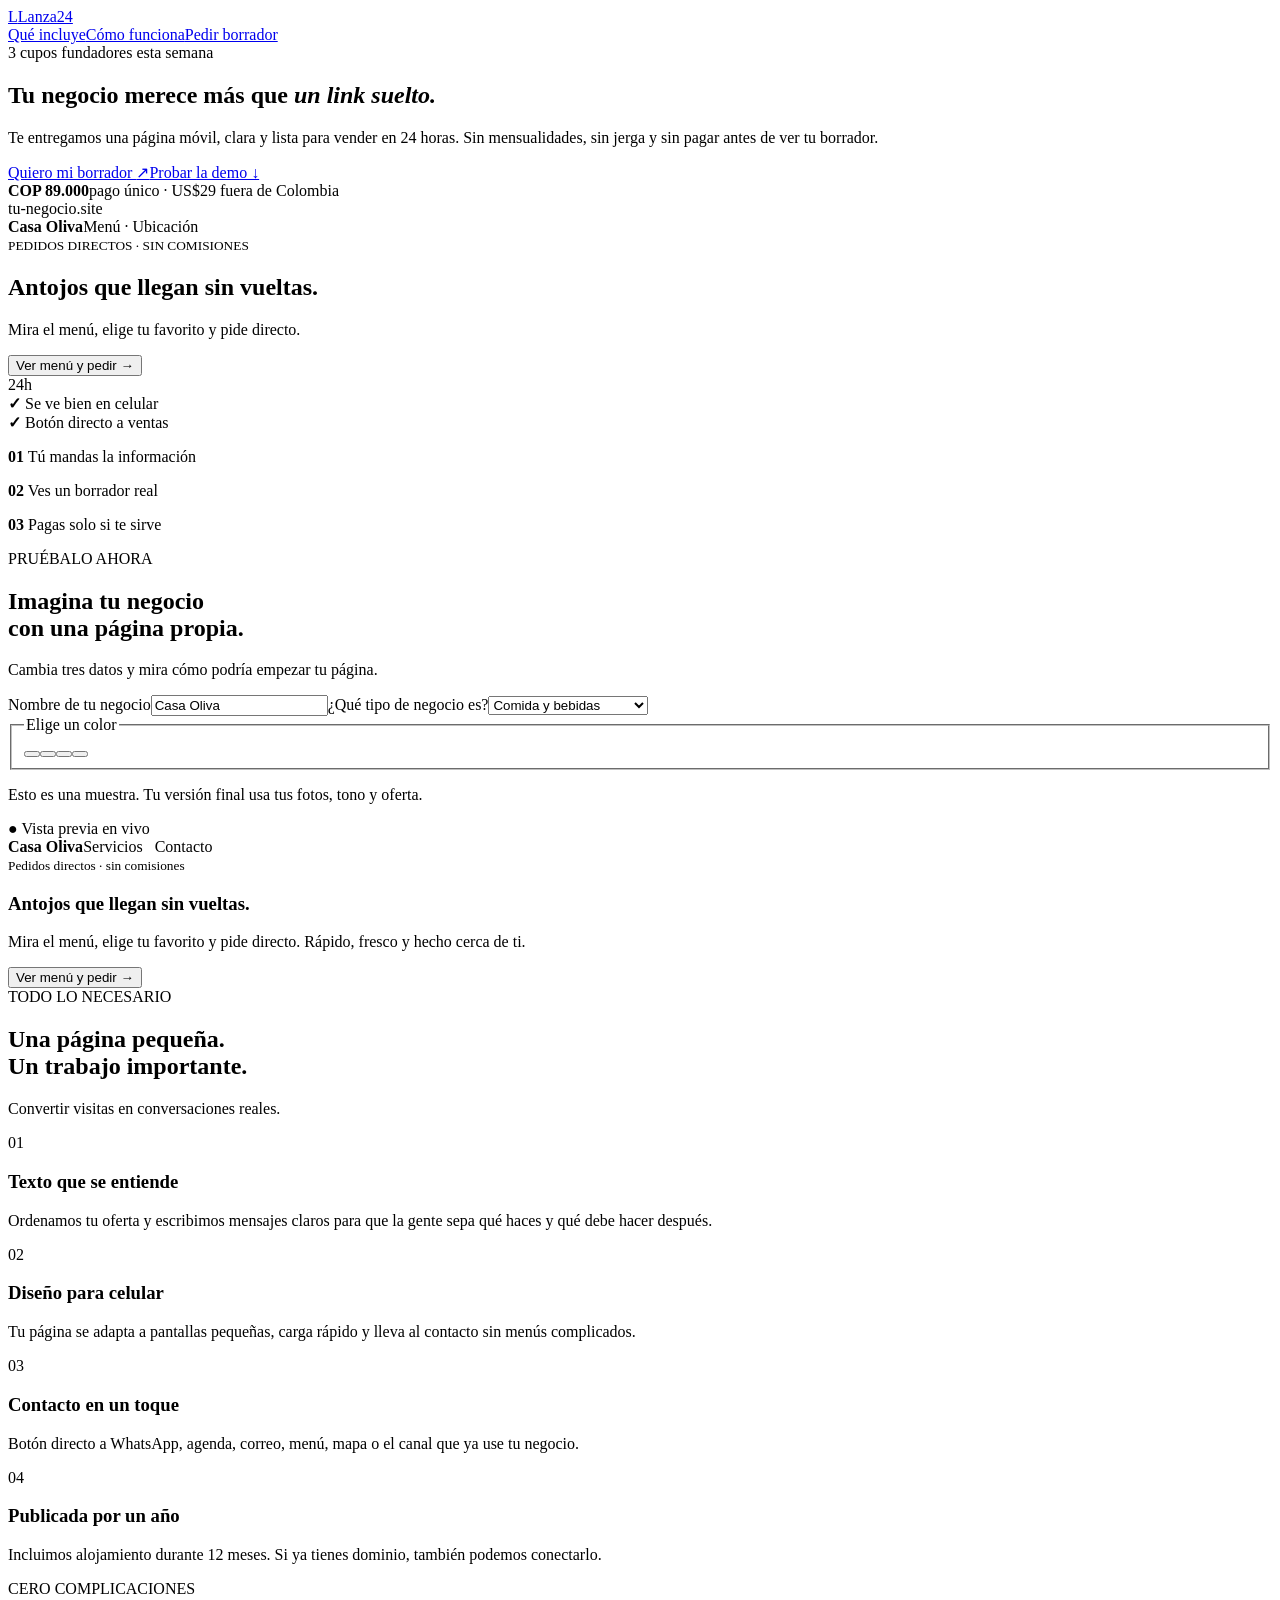
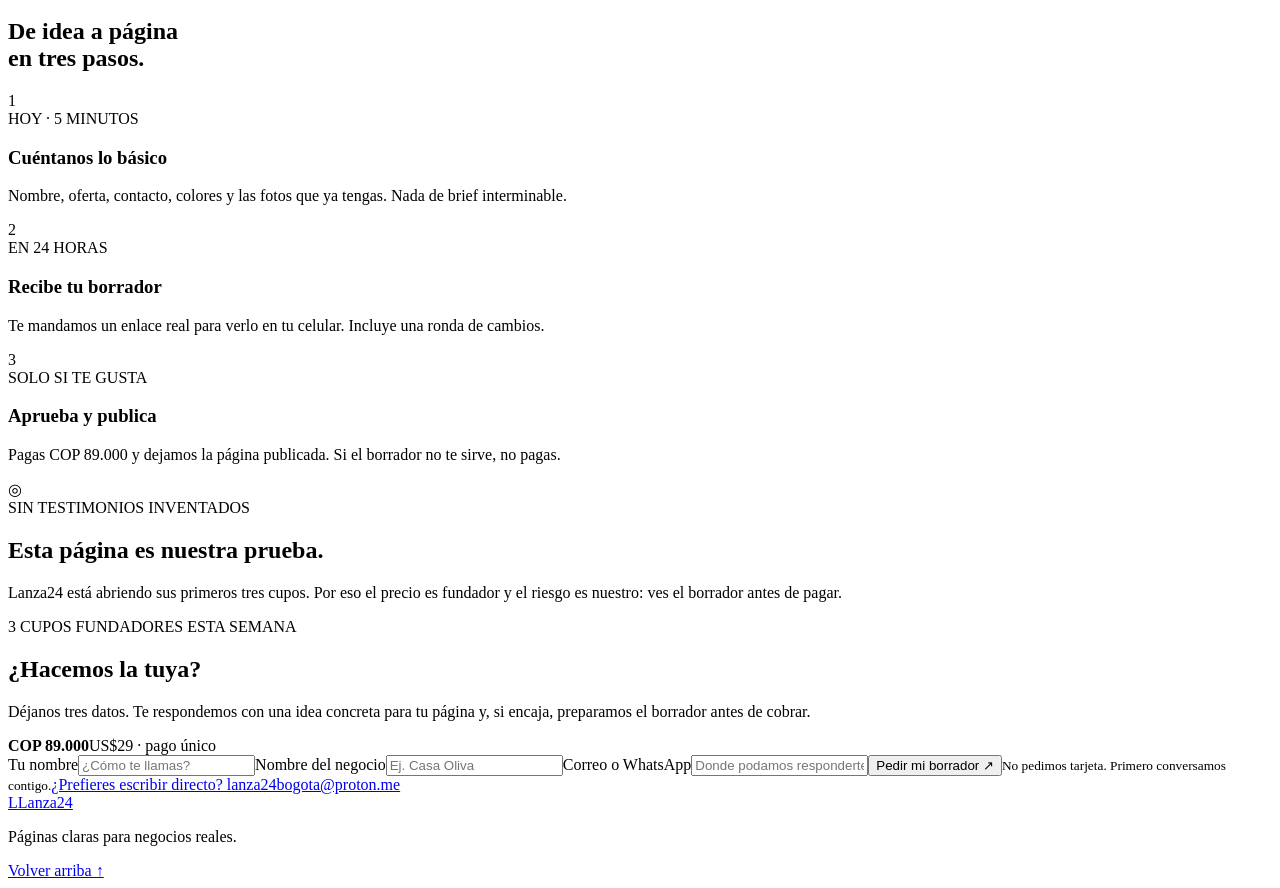
==== commit 8ee11f8b: "Improve Lanza24 conversion flow" ====
--- a/index.html
+++ b/index.html
@@ -1 +1 @@
-<!DOCTYPE html><html lang="es"><head><meta charSet="utf-8"/><meta name="viewport" content="width=device-width, initial-scale=1"/><link rel="stylesheet" href="/_next/static/chunks/16846c3.7qp08.css" data-precedence="next"/><link rel="preload" as="script" fetchPriority="low" href="/_next/static/chunks/0-t57aycj0uqz.js"/><script src="/_next/static/chunks/0jhhy4hnl.00e.js" async=""></script><script src="/_next/static/chunks/10mplx1qo1yfm.js" async=""></script><script src="/_next/static/chunks/turbopack-0hal_d3g2z985.js" async=""></script><script src="/_next/static/chunks/0os4r2b_q-rny.js" async=""></script><script src="/_next/static/chunks/0z~--7njezbd1.js" async=""></script><title>Lanza24 — Tu página de ventas en 24 horas</title><meta name="description" content="Páginas móviles claras para negocios locales. Borrador en 24 horas y pago solo si te sirve."/><script src="/_next/static/chunks/03~yq9q893hmn.js" noModule=""></script></head><body><div hidden=""><!--$--><!--/$--></div><main><nav class="nav shell" aria-label="Navegación principal"><a class="brand" href="#inicio" aria-label="Lanza24, inicio"><span class="brand-mark">L</span><span>Lanza24</span></a><div class="nav-links"><a href="#incluye">Qué incluye</a><a href="#como-funciona">Cómo funciona</a><a class="nav-cta" href="#reservar">Pedir borrador</a></div></nav><section class="hero shell" id="inicio"><div class="hero-copy"><div class="status-pill"><span></span> Oferta fundadora · 3 cupos</div><h1>Tu negocio merece más que <em>un link suelto.</em></h1><p class="hero-lede">Te entregamos una página móvil, clara y lista para vender en 24 horas. Sin mensualidades, sin jerga y sin pagar antes de ver tu borrador.</p><div class="hero-actions"><a class="button button-primary" href="#reservar">Quiero mi borrador <span>↗</span></a><a class="text-link" href="#demo">Probar la demo ↓</a></div><div class="price-line"><strong>COP 89.000</strong><span>pago único · US$29 fuera de Colombia</span></div></div><div class="hero-card" aria-label="Vista previa de una página creada por Lanza24"><div class="browser-top"><i></i><i></i><i></i><span>tu-negocio.site</span></div><div class="mini-site coral"><div class="mini-nav"><strong>Casa Oliva</strong><span>Menú · Ubicación</span></div><div class="mini-content"><small>PEDIDOS DIRECTOS · SIN COMISIONES</small><h2>Antojos que llegan sin vueltas.</h2><p>Mira el menú, elige tu favorito y pide directo.</p><button>Ver menú y pedir →</button></div><div class="mini-stamp">24h</div></div><div class="floating-note note-one"><b>✓</b> Se ve bien en celular</div><div class="floating-note note-two"><b>✓</b> Botón directo a ventas</div></div></section><section class="proof-strip"><div class="shell proof-grid"><p><b>01</b> Tú mandas la información</p><p><b>02</b> Ves un borrador real</p><p><b>03</b> Pagas solo si te sirve</p></div></section><section class="demo shell" id="demo"><div class="section-heading"><span class="kicker">PRUÉBALO AHORA</span><h2>Imagina tu negocio<br/>con una página propia.</h2><p>Cambia tres datos y mira cómo podría empezar tu página.</p></div><div class="demo-grid"><form class="demo-controls"><label>Nombre de tu negocio<input placeholder="Ej. Casa Oliva" value="Casa Oliva"/></label><label>¿Qué tipo de negocio es?<select><option value="comida" selected="">Comida y bebidas</option><option value="belleza">Belleza y bienestar</option><option value="profesional">Servicios profesionales</option><option value="clases">Clases y formación</option><option value="mascotas">Veterinaria y mascotas</option></select></label><fieldset><legend>Elige un color</legend><div class="swatches"><button type="button" class="swatch coral active" aria-label="Usar color Coral" aria-pressed="true"></button><button type="button" class="swatch lime " aria-label="Usar color Lima" aria-pressed="false"></button><button type="button" class="swatch blue " aria-label="Usar color Azul" aria-pressed="false"></button><button type="button" class="swatch violet " aria-label="Usar color Violeta" aria-pressed="false"></button></div></fieldset><p class="demo-hint">Esto es una muestra. Tu versión final usa tus fotos, tono y oferta.</p></form><div class="live-preview-wrap"><div class="live-label"><span>●</span> Vista previa en vivo</div><div class="live-preview coral"><div class="live-nav"><strong>Casa Oliva</strong><span>Servicios   Contacto</span></div><div class="live-body"><small>Pedidos directos · sin comisiones</small><h3>Antojos que llegan sin vueltas.</h3><p>Mira el menú, elige tu favorito y pide directo. Rápido, fresco y hecho cerca de ti.</p><button>Ver menú y pedir<!-- --> <span>→</span></button></div><div class="live-shape shape-one"></div><div class="live-shape shape-two"></div></div></div></div></section><section class="included" id="incluye"><div class="shell included-inner"><div class="section-heading light"><span class="kicker">TODO LO NECESARIO</span><h2>Una página pequeña.<br/>Un trabajo importante.</h2><p>Convertir visitas en conversaciones reales.</p></div><div class="feature-grid"><article><span>01</span><h3>Texto que se entiende</h3><p>Ordenamos tu oferta y escribimos mensajes claros para que la gente sepa qué haces y qué debe hacer después.</p></article><article><span>02</span><h3>Diseño para celular</h3><p>Tu página se adapta a pantallas pequeñas, carga rápido y lleva al contacto sin menús complicados.</p></article><article><span>03</span><h3>Contacto en un toque</h3><p>Botón directo a WhatsApp, agenda, correo, menú, mapa o el canal que ya use tu negocio.</p></article><article><span>04</span><h3>Publicada por un año</h3><p>Incluimos alojamiento durante 12 meses. Si ya tienes dominio, también podemos conectarlo.</p></article></div></div></section><section class="process shell" id="como-funciona"><div class="section-heading compact"><span class="kicker">CERO COMPLICACIONES</span><h2>De idea a página<br/>en tres pasos.</h2></div><div class="steps"><article><div>1</div><span>HOY · 5 MINUTOS</span><h3>Cuéntanos lo básico</h3><p>Nombre, oferta, contacto, colores y las fotos que ya tengas. Nada de brief interminable.</p></article><article><div>2</div><span>EN 24 HORAS</span><h3>Recibe tu borrador</h3><p>Te mandamos un enlace real para verlo en tu celular. Incluye una ronda de cambios.</p></article><article><div>3</div><span>SOLO SI TE GUSTA</span><h3>Aprueba y publica</h3><p>Pagas COP 89.000 y dejamos la página publicada. Si el borrador no te sirve, no pagas.</p></article></div></section><section class="honesty shell"><div class="honesty-card"><span class="honesty-icon">◎</span><div><span class="kicker">SIN TESTIMONIOS INVENTADOS</span><h2>Esta página es nuestra prueba.</h2><p>Lanza24 está abriendo sus primeros tres cupos. Por eso el precio es fundador y el riesgo es nuestro: ves el borrador antes de pagar.</p></div></div></section><section class="reserve" id="reservar"><div class="shell reserve-grid"><div><span class="kicker">1 DE 3 CUPOS FUNDADORES</span><h2>¿Hacemos la tuya?</h2><p>Déjanos tres datos. Te respondemos con una idea concreta para tu página, sin compromiso.</p><div class="reserve-price"><strong>COP 89.000</strong><span>US$29 · pago único</span></div></div><form class="request-form"><label>Tu nombre<input required="" placeholder="¿Cómo te llamas?" name="name"/></label><label>Nombre del negocio<input required="" placeholder="Ej. Casa Oliva" name="business"/></label><label>Correo o WhatsApp<input required="" placeholder="Donde podamos responderte" name="contact"/></label><button class="button button-dark" type="submit">Pedir mi borrador <span>↗</span></button><small>No pedimos tarjeta. Primero conversamos contigo.</small></form></div></section><footer class="footer shell"><a class="brand" href="#inicio"><span class="brand-mark">L</span><span>Lanza24</span></a><p>Páginas claras para negocios reales.</p><a href="#inicio">Volver arriba ↑</a></footer></main><!--$--><!--/$--><script src="/_next/static/chunks/0-t57aycj0uqz.js" id="_R_" async=""></script><script>(self.__next_f=self.__next_f||[]).push([0])</script><script>self.__next_f.push([1,"1:\"$Sreact.fragment\"\n2:I[28270,[\"/_next/static/chunks/0os4r2b_q-rny.js\"],\"default\"]\n3:I[7640,[\"/_next/static/chunks/0os4r2b_q-rny.js\"],\"default\"]\n4:I[22789,[\"/_next/static/chunks/0os4r2b_q-rny.js\"],\"ClientPageRoot\"]\n5:I[31713,[\"/_next/static/chunks/0os4r2b_q-rny.js\",\"/_next/static/chunks/0z~--7njezbd1.js\"],\"default\"]\n8:I[84080,[\"/_next/static/chunks/0os4r2b_q-rny.js\"],\"OutletBoundary\"]\n9:\"$Sreact.suspense\"\nb:I[84080,[\"/_next/static/chunks/0os4r2b_q-rny.js\"],\"ViewportBoundary\"]\nd:I[84080,[\"/_next/static/chunks/0os4r2b_q-rny.js\"],\"MetadataBoundary\"]\nf:I[48574,[\"/_next/static/chunks/0os4r2b_q-rny.js\"],\"default\",1]\n:HL[\"/_next/static/chunks/16846c3.7qp08.css\",\"style\"]\n"])</script><script>self.__next_f.push([1,"0:{\"P\":null,\"c\":[\"\",\"\"],\"q\":\"\",\"i\":false,\"f\":[[[\"\",{\"children\":[\"__PAGE__\",{}]},\"$undefined\",\"$undefined\",16],[[\"$\",\"$1\",\"c\",{\"children\":[[[\"$\",\"link\",\"0\",{\"rel\":\"stylesheet\",\"href\":\"/_next/static/chunks/16846c3.7qp08.css\",\"precedence\":\"next\",\"crossOrigin\":\"$undefined\",\"nonce\":\"$undefined\"}],[\"$\",\"script\",\"script-0\",{\"src\":\"/_next/static/chunks/0os4r2b_q-rny.js\",\"async\":true,\"nonce\":\"$undefined\"}]],[\"$\",\"html\",null,{\"lang\":\"es\",\"children\":[\"$\",\"body\",null,{\"children\":[\"$\",\"$L2\",null,{\"parallelRouterKey\":\"children\",\"error\":\"$undefined\",\"errorStyles\":\"$undefined\",\"errorScripts\":\"$undefined\",\"template\":[\"$\",\"$L3\",null,{}],\"templateStyles\":\"$undefined\",\"templateScripts\":\"$undefined\",\"notFound\":[[[\"$\",\"title\",null,{\"children\":\"404: This page could not be found.\"}],[\"$\",\"div\",null,{\"style\":{\"fontFamily\":\"system-ui,\\\"Segoe UI\\\",Roboto,Helvetica,Arial,sans-serif,\\\"Apple Color Emoji\\\",\\\"Segoe UI Emoji\\\"\",\"height\":\"100vh\",\"textAlign\":\"center\",\"display\":\"flex\",\"flexDirection\":\"column\",\"alignItems\":\"center\",\"justifyContent\":\"center\"},\"children\":[\"$\",\"div\",null,{\"children\":[[\"$\",\"style\",null,{\"dangerouslySetInnerHTML\":{\"__html\":\"body{color:#000;background:#fff;margin:0}.next-error-h1{border-right:1px solid rgba(0,0,0,.3)}@media (prefers-color-scheme:dark){body{color:#fff;background:#000}.next-error-h1{border-right:1px solid rgba(255,255,255,.3)}}\"}}],[\"$\",\"h1\",null,{\"className\":\"next-error-h1\",\"style\":{\"display\":\"inline-block\",\"margin\":\"0 20px 0 0\",\"padding\":\"0 23px 0 0\",\"fontSize\":24,\"fontWeight\":500,\"verticalAlign\":\"top\",\"lineHeight\":\"49px\"},\"children\":404}],[\"$\",\"div\",null,{\"style\":{\"display\":\"inline-block\"},\"children\":[\"$\",\"h2\",null,{\"style\":{\"fontSize\":14,\"fontWeight\":400,\"lineHeight\":\"49px\",\"margin\":0},\"children\":\"This page could not be found.\"}]}]]}]}]],[]],\"forbidden\":\"$undefined\",\"unauthorized\":\"$undefined\"}]}]}]]}],{\"children\":[[\"$\",\"$1\",\"c\",{\"children\":[[\"$\",\"$L4\",null,{\"Component\":\"$5\",\"serverProvidedParams\":{\"searchParams\":{},\"params\":{},\"promises\":[\"$@6\",\"$@7\"]}}],[[\"$\",\"script\",\"script-0\",{\"src\":\"/_next/static/chunks/0z~--7njezbd1.js\",\"async\":true,\"nonce\":\"$undefined\"}]],[\"$\",\"$L8\",null,{\"children\":[\"$\",\"$9\",null,{\"name\":\"Next.MetadataOutlet\",\"children\":\"$@a\"}]}]]}],{},null,false,null]},null,false,null],[\"$\",\"$1\",\"h\",{\"children\":[null,[\"$\",\"$Lb\",null,{\"children\":\"$Lc\"}],[\"$\",\"div\",null,{\"hidden\":true,\"children\":[\"$\",\"$Ld\",null,{\"children\":[\"$\",\"$9\",null,{\"name\":\"Next.Metadata\",\"children\":\"$Le\"}]}]}],null]}],false]],\"m\":\"$undefined\",\"G\":[\"$f\",[[\"$\",\"link\",\"0\",{\"rel\":\"stylesheet\",\"href\":\"/_next/static/chunks/16846c3.7qp08.css\",\"precedence\":\"next\",\"crossOrigin\":\"$undefined\",\"nonce\":\"$undefined\"}]]],\"S\":true,\"h\":null,\"s\":\"$undefined\",\"l\":\"$undefined\",\"p\":\"$undefined\",\"d\":\"$undefined\",\"b\":\"kioeOLK7Mrl7jbpJpmvce\"}\n"])</script><script>self.__next_f.push([1,"6:{}\n7:\"$0:f:0:1:1:children:0:props:children:0:props:serverProvidedParams:params\"\n"])</script><script>self.__next_f.push([1,"c:[[\"$\",\"meta\",\"0\",{\"charSet\":\"utf-8\"}],[\"$\",\"meta\",\"1\",{\"name\":\"viewport\",\"content\":\"width=device-width, initial-scale=1\"}]]\n"])</script><script>self.__next_f.push([1,"a:null\ne:[[\"$\",\"title\",\"0\",{\"children\":\"Lanza24 — Tu página de ventas en 24 horas\"}],[\"$\",\"meta\",\"1\",{\"name\":\"description\",\"content\":\"Páginas móviles claras para negocios locales. Borrador en 24 horas y pago solo si te sirve.\"}]]\n"])</script></body></html>+<!DOCTYPE html><html lang="es"><head><meta charSet="utf-8"/><meta name="viewport" content="width=device-width, initial-scale=1"/><link rel="stylesheet" href="/_next/static/chunks/164p7leoan7zj.css" data-precedence="next"/><link rel="preload" as="script" fetchPriority="low" href="/_next/static/chunks/0-t57aycj0uqz.js"/><script src="/_next/static/chunks/0jhhy4hnl.00e.js" async=""></script><script src="/_next/static/chunks/10mplx1qo1yfm.js" async=""></script><script src="/_next/static/chunks/turbopack-0hal_d3g2z985.js" async=""></script><script src="/_next/static/chunks/0os4r2b_q-rny.js" async=""></script><script src="/_next/static/chunks/0--.yc56rkhod.js" async=""></script><title>Lanza24 — Tu página de ventas en 24 horas</title><meta name="description" content="Páginas móviles claras para negocios locales. Borrador en 24 horas y pago solo si te sirve."/><meta property="og:title" content="Lanza24 — Tu página lista en 24 horas"/><meta property="og:description" content="Ves el borrador antes de pagar. COP 89.000, pago único."/><meta property="og:image" content="https://lanza24bogota.github.io/og.png"/><meta property="og:image:width" content="1732"/><meta property="og:image:height" content="910"/><meta property="og:image:alt" content="Lanza24: tu página lista en 24 horas"/><meta property="og:type" content="website"/><meta name="twitter:card" content="summary_large_image"/><meta name="twitter:title" content="Lanza24 — Tu página lista en 24 horas"/><meta name="twitter:description" content="Ves el borrador antes de pagar. COP 89.000, pago único."/><meta name="twitter:image" content="https://lanza24bogota.github.io/og.png"/><script src="/_next/static/chunks/03~yq9q893hmn.js" noModule=""></script></head><body><div hidden=""><!--$--><!--/$--></div><main><nav class="nav shell" aria-label="Navegación principal"><a class="brand" href="#inicio" aria-label="Lanza24, inicio"><span class="brand-mark">L</span><span>Lanza24</span></a><div class="nav-links"><a href="#incluye">Qué incluye</a><a href="#como-funciona">Cómo funciona</a><a class="nav-cta" href="#reservar">Pedir borrador</a></div></nav><section class="hero shell" id="inicio"><div class="hero-copy"><div class="status-pill"><span></span> 3 cupos fundadores esta semana</div><h1>Tu negocio merece más que <em>un link suelto.</em></h1><p class="hero-lede">Te entregamos una página móvil, clara y lista para vender en 24 horas. Sin mensualidades, sin jerga y sin pagar antes de ver tu borrador.</p><div class="hero-actions"><a class="button button-primary" href="#reservar">Quiero mi borrador <span>↗</span></a><a class="text-link" href="#demo">Probar la demo ↓</a></div><div class="price-line"><strong>COP 89.000</strong><span>pago único · US$29 fuera de Colombia</span></div></div><div class="hero-card" aria-label="Vista previa de una página creada por Lanza24"><div class="browser-top"><i></i><i></i><i></i><span>tu-negocio.site</span></div><div class="mini-site coral"><div class="mini-nav"><strong>Casa Oliva</strong><span>Menú · Ubicación</span></div><div class="mini-content"><small>PEDIDOS DIRECTOS · SIN COMISIONES</small><h2>Antojos que llegan sin vueltas.</h2><p>Mira el menú, elige tu favorito y pide directo.</p><button>Ver menú y pedir →</button></div><div class="mini-stamp">24h</div></div><div class="floating-note note-one"><b>✓</b> Se ve bien en celular</div><div class="floating-note note-two"><b>✓</b> Botón directo a ventas</div></div></section><section class="proof-strip"><div class="shell proof-grid"><p><b>01</b> Tú mandas la información</p><p><b>02</b> Ves un borrador real</p><p><b>03</b> Pagas solo si te sirve</p></div></section><section class="demo shell" id="demo"><div class="section-heading"><span class="kicker">PRUÉBALO AHORA</span><h2>Imagina tu negocio<br/>con una página propia.</h2><p>Cambia tres datos y mira cómo podría empezar tu página.</p></div><div class="demo-grid"><form class="demo-controls"><label>Nombre de tu negocio<input placeholder="Ej. Casa Oliva" value="Casa Oliva"/></label><label>¿Qué tipo de negocio es?<select><option value="comida" selected="">Comida y bebidas</option><option value="belleza">Belleza y bienestar</option><option value="profesional">Servicios profesionales</option><option value="clases">Clases y formación</option><option value="mascotas">Veterinaria y mascotas</option></select></label><fieldset><legend>Elige un color</legend><div class="swatches"><button type="button" class="swatch coral active" aria-label="Usar color Coral" aria-pressed="true"></button><button type="button" class="swatch lime " aria-label="Usar color Lima" aria-pressed="false"></button><button type="button" class="swatch blue " aria-label="Usar color Azul" aria-pressed="false"></button><button type="button" class="swatch violet " aria-label="Usar color Violeta" aria-pressed="false"></button></div></fieldset><p class="demo-hint">Esto es una muestra. Tu versión final usa tus fotos, tono y oferta.</p></form><div class="live-preview-wrap"><div class="live-label"><span>●</span> Vista previa en vivo</div><div class="live-preview coral"><div class="live-nav"><strong>Casa Oliva</strong><span>Servicios   Contacto</span></div><div class="live-body"><small>Pedidos directos · sin comisiones</small><h3>Antojos que llegan sin vueltas.</h3><p>Mira el menú, elige tu favorito y pide directo. Rápido, fresco y hecho cerca de ti.</p><button>Ver menú y pedir<!-- --> <span>→</span></button></div><div class="live-shape shape-one"></div><div class="live-shape shape-two"></div></div></div></div></section><section class="included" id="incluye"><div class="shell included-inner"><div class="section-heading light"><span class="kicker">TODO LO NECESARIO</span><h2>Una página pequeña.<br/>Un trabajo importante.</h2><p>Convertir visitas en conversaciones reales.</p></div><div class="feature-grid"><article><span>01</span><h3>Texto que se entiende</h3><p>Ordenamos tu oferta y escribimos mensajes claros para que la gente sepa qué haces y qué debe hacer después.</p></article><article><span>02</span><h3>Diseño para celular</h3><p>Tu página se adapta a pantallas pequeñas, carga rápido y lleva al contacto sin menús complicados.</p></article><article><span>03</span><h3>Contacto en un toque</h3><p>Botón directo a WhatsApp, agenda, correo, menú, mapa o el canal que ya use tu negocio.</p></article><article><span>04</span><h3>Publicada por un año</h3><p>Incluimos alojamiento durante 12 meses. Si ya tienes dominio, también podemos conectarlo.</p></article></div></div></section><section class="process shell" id="como-funciona"><div class="section-heading compact"><span class="kicker">CERO COMPLICACIONES</span><h2>De idea a página<br/>en tres pasos.</h2></div><div class="steps"><article><div>1</div><span>HOY · 5 MINUTOS</span><h3>Cuéntanos lo básico</h3><p>Nombre, oferta, contacto, colores y las fotos que ya tengas. Nada de brief interminable.</p></article><article><div>2</div><span>EN 24 HORAS</span><h3>Recibe tu borrador</h3><p>Te mandamos un enlace real para verlo en tu celular. Incluye una ronda de cambios.</p></article><article><div>3</div><span>SOLO SI TE GUSTA</span><h3>Aprueba y publica</h3><p>Pagas COP 89.000 y dejamos la página publicada. Si el borrador no te sirve, no pagas.</p></article></div></section><section class="honesty shell"><div class="honesty-card"><span class="honesty-icon">◎</span><div><span class="kicker">SIN TESTIMONIOS INVENTADOS</span><h2>Esta página es nuestra prueba.</h2><p>Lanza24 está abriendo sus primeros tres cupos. Por eso el precio es fundador y el riesgo es nuestro: ves el borrador antes de pagar.</p></div></div></section><section class="reserve" id="reservar"><div class="shell reserve-grid"><div><span class="kicker">3 CUPOS FUNDADORES ESTA SEMANA</span><h2>¿Hacemos la tuya?</h2><p>Déjanos tres datos. Te respondemos con una idea concreta para tu página y, si encaja, preparamos el borrador antes de cobrar.</p><div class="reserve-price"><strong>COP 89.000</strong><span>US$29 · pago único</span></div></div><form class="request-form"><label>Tu nombre<input required="" placeholder="¿Cómo te llamas?" name="name"/></label><label>Nombre del negocio<input required="" placeholder="Ej. Casa Oliva" name="business"/></label><label>Correo o WhatsApp<input required="" placeholder="Donde podamos responderte" name="contact"/></label><button class="button button-dark" type="submit">Pedir mi borrador <span>↗</span></button><small>No pedimos tarjeta. Primero conversamos contigo.</small><a class="email-fallback" href="mailto:lanza24bogota@proton.me?subject=Quiero%20un%20borrador%20de%20Lanza24">¿Prefieres escribir directo? lanza24bogota@proton.me</a></form></div></section><footer class="footer shell"><a class="brand" href="#inicio"><span class="brand-mark">L</span><span>Lanza24</span></a><p>Páginas claras para negocios reales.</p><a href="#inicio">Volver arriba ↑</a></footer></main><!--$--><!--/$--><script src="/_next/static/chunks/0-t57aycj0uqz.js" id="_R_" async=""></script><script>(self.__next_f=self.__next_f||[]).push([0])</script><script>self.__next_f.push([1,"1:\"$Sreact.fragment\"\n2:I[28270,[\"/_next/static/chunks/0os4r2b_q-rny.js\"],\"default\"]\n3:I[7640,[\"/_next/static/chunks/0os4r2b_q-rny.js\"],\"default\"]\n4:I[22789,[\"/_next/static/chunks/0os4r2b_q-rny.js\"],\"ClientPageRoot\"]\n5:I[31713,[\"/_next/static/chunks/0os4r2b_q-rny.js\",\"/_next/static/chunks/0--.yc56rkhod.js\"],\"default\"]\n8:I[84080,[\"/_next/static/chunks/0os4r2b_q-rny.js\"],\"OutletBoundary\"]\n9:\"$Sreact.suspense\"\nb:I[84080,[\"/_next/static/chunks/0os4r2b_q-rny.js\"],\"ViewportBoundary\"]\nd:I[84080,[\"/_next/static/chunks/0os4r2b_q-rny.js\"],\"MetadataBoundary\"]\nf:I[48574,[\"/_next/static/chunks/0os4r2b_q-rny.js\"],\"default\",1]\n:HL[\"/_next/static/chunks/164p7leoan7zj.css\",\"style\"]\n"])</script><script>self.__next_f.push([1,"0:{\"P\":null,\"c\":[\"\",\"\"],\"q\":\"\",\"i\":false,\"f\":[[[\"\",{\"children\":[\"__PAGE__\",{}]},\"$undefined\",\"$undefined\",16],[[\"$\",\"$1\",\"c\",{\"children\":[[[\"$\",\"link\",\"0\",{\"rel\":\"stylesheet\",\"href\":\"/_next/static/chunks/164p7leoan7zj.css\",\"precedence\":\"next\",\"crossOrigin\":\"$undefined\",\"nonce\":\"$undefined\"}],[\"$\",\"script\",\"script-0\",{\"src\":\"/_next/static/chunks/0os4r2b_q-rny.js\",\"async\":true,\"nonce\":\"$undefined\"}]],[\"$\",\"html\",null,{\"lang\":\"es\",\"children\":[\"$\",\"body\",null,{\"children\":[\"$\",\"$L2\",null,{\"parallelRouterKey\":\"children\",\"error\":\"$undefined\",\"errorStyles\":\"$undefined\",\"errorScripts\":\"$undefined\",\"template\":[\"$\",\"$L3\",null,{}],\"templateStyles\":\"$undefined\",\"templateScripts\":\"$undefined\",\"notFound\":[[[\"$\",\"title\",null,{\"children\":\"404: This page could not be found.\"}],[\"$\",\"div\",null,{\"style\":{\"fontFamily\":\"system-ui,\\\"Segoe UI\\\",Roboto,Helvetica,Arial,sans-serif,\\\"Apple Color Emoji\\\",\\\"Segoe UI Emoji\\\"\",\"height\":\"100vh\",\"textAlign\":\"center\",\"display\":\"flex\",\"flexDirection\":\"column\",\"alignItems\":\"center\",\"justifyContent\":\"center\"},\"children\":[\"$\",\"div\",null,{\"children\":[[\"$\",\"style\",null,{\"dangerouslySetInnerHTML\":{\"__html\":\"body{color:#000;background:#fff;margin:0}.next-error-h1{border-right:1px solid rgba(0,0,0,.3)}@media (prefers-color-scheme:dark){body{color:#fff;background:#000}.next-error-h1{border-right:1px solid rgba(255,255,255,.3)}}\"}}],[\"$\",\"h1\",null,{\"className\":\"next-error-h1\",\"style\":{\"display\":\"inline-block\",\"margin\":\"0 20px 0 0\",\"padding\":\"0 23px 0 0\",\"fontSize\":24,\"fontWeight\":500,\"verticalAlign\":\"top\",\"lineHeight\":\"49px\"},\"children\":404}],[\"$\",\"div\",null,{\"style\":{\"display\":\"inline-block\"},\"children\":[\"$\",\"h2\",null,{\"style\":{\"fontSize\":14,\"fontWeight\":400,\"lineHeight\":\"49px\",\"margin\":0},\"children\":\"This page could not be found.\"}]}]]}]}]],[]],\"forbidden\":\"$undefined\",\"unauthorized\":\"$undefined\"}]}]}]]}],{\"children\":[[\"$\",\"$1\",\"c\",{\"children\":[[\"$\",\"$L4\",null,{\"Component\":\"$5\",\"serverProvidedParams\":{\"searchParams\":{},\"params\":{},\"promises\":[\"$@6\",\"$@7\"]}}],[[\"$\",\"script\",\"script-0\",{\"src\":\"/_next/static/chunks/0--.yc56rkhod.js\",\"async\":true,\"nonce\":\"$undefined\"}]],[\"$\",\"$L8\",null,{\"children\":[\"$\",\"$9\",null,{\"name\":\"Next.MetadataOutlet\",\"children\":\"$@a\"}]}]]}],{},null,false,null]},null,false,null],[\"$\",\"$1\",\"h\",{\"children\":[null,[\"$\",\"$Lb\",null,{\"children\":\"$Lc\"}],[\"$\",\"div\",null,{\"hidden\":true,\"children\":[\"$\",\"$Ld\",null,{\"children\":[\"$\",\"$9\",null,{\"name\":\"Next.Metadata\",\"children\":\"$Le\"}]}]}],null]}],false]],\"m\":\"$undefined\",\"G\":[\"$f\",[[\"$\",\"link\",\"0\",{\"rel\":\"stylesheet\",\"href\":\"/_next/static/chunks/164p7leoan7zj.css\",\"precedence\":\"next\",\"crossOrigin\":\"$undefined\",\"nonce\":\"$undefined\"}]]],\"S\":true,\"h\":null,\"s\":\"$undefined\",\"l\":\"$undefined\",\"p\":\"$undefined\",\"d\":\"$undefined\",\"b\":\"rUGqqbnGpPQqVJ-XLcXr6\"}\n"])</script><script>self.__next_f.push([1,"6:{}\n7:\"$0:f:0:1:1:children:0:props:children:0:props:serverProvidedParams:params\"\n"])</script><script>self.__next_f.push([1,"c:[[\"$\",\"meta\",\"0\",{\"charSet\":\"utf-8\"}],[\"$\",\"meta\",\"1\",{\"name\":\"viewport\",\"content\":\"width=device-width, initial-scale=1\"}]]\n"])</script><script>self.__next_f.push([1,"a:null\ne:[[\"$\",\"title\",\"0\",{\"children\":\"Lanza24 — Tu página de ventas en 24 horas\"}],[\"$\",\"meta\",\"1\",{\"name\":\"description\",\"content\":\"Páginas móviles claras para negocios locales. Borrador en 24 horas y pago solo si te sirve.\"}],[\"$\",\"meta\",\"2\",{\"property\":\"og:title\",\"content\":\"Lanza24 — Tu página lista en 24 horas\"}],[\"$\",\"meta\",\"3\",{\"property\":\"og:description\",\"content\":\"Ves el borrador antes de pagar. COP 89.000, pago único.\"}],[\"$\",\"meta\",\"4\",{\"property\":\"og:image\",\"content\":\"https://lanza24bogota.github.io/og.png\"}],[\"$\",\"meta\",\"5\",{\"property\":\"og:image:width\",\"content\":\"1732\"}],[\"$\",\"meta\",\"6\",{\"property\":\"og:image:height\",\"content\":\"910\"}],[\"$\",\"meta\",\"7\",{\"property\":\"og:image:alt\",\"content\":\"Lanza24: tu página lista en 24 horas\"}],[\"$\",\"meta\",\"8\",{\"property\":\"og:type\",\"content\":\"website\"}],[\"$\",\"meta\",\"9\",{\"name\":\"twitter:card\",\"content\":\"summary_large_image\"}],[\"$\",\"meta\",\"10\",{\"name\":\"twitter:title\",\"content\":\"Lanza24 — Tu página lista en 24 horas\"}],[\"$\",\"meta\",\"11\",{\"name\":\"twitter:description\",\"content\":\"Ves el borrador antes de pagar. COP 89.000, pago único.\"}],[\"$\",\"meta\",\"12\",{\"name\":\"twitter:image\",\"content\":\"https://lanza24bogota.github.io/og.png\"}]]\n"])</script></body></html>
